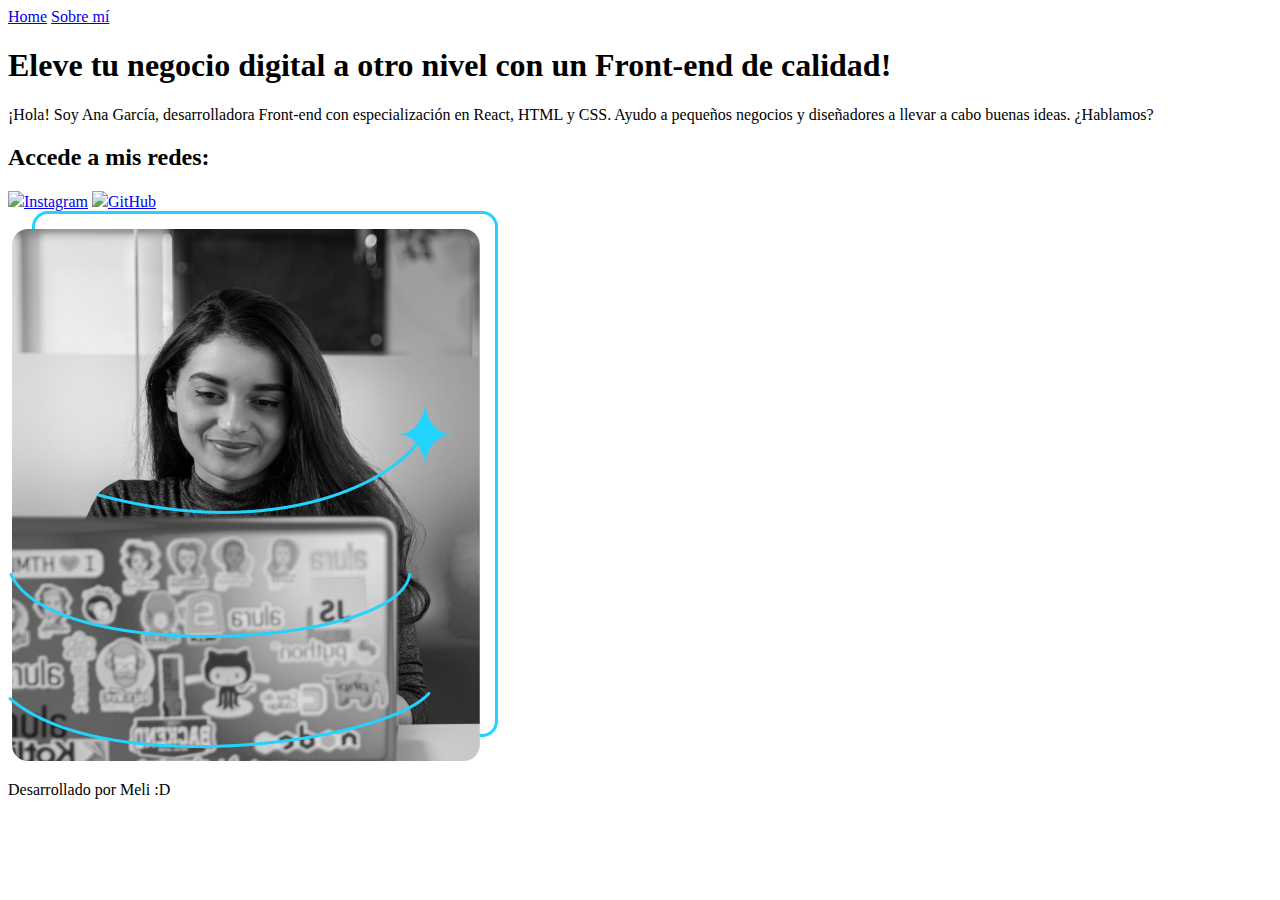
==== index.html @ 07b1e93e "creación de la página web" ====
<!DOCTYPE html>
<html lang="es-mx">

<head>
    <meta charset="UTF-8">
    <meta http-equiv="X-UA-Compatible" content="IE=edge">
    <meta name="viewport" content="width=device-width, initial-scale=1.0">
    <title>Portafolio</title>
    <link rel="stylesheet" href="./styles/style.css">

</head>

<body>
    <header class="header">
        <nav class="header__menu">
            <a class="header__menu__link" href="index.html">Home</a>
            <a class="header__menu__link" href="about.html">Sobre mí</a>
        </nav>
    </header>
    <main class="presentacion">
        <section class="presentacion__contenido">
            <h1 class="presentacion__contenido__titulo">
                Eleve tu negocio digital a otro nivel
                <strong class="titulo-destacado">con un Front-end de calidad!
                </strong>
            </h1>
            <p class="presentacion__contenido__texto">¡Hola! Soy Ana García, desarrolladora Front-end con
                especialización en React, HTML y CSS. Ayudo a pequeños
                negocios y diseñadores a llevar a cabo buenas ideas.
                ¿Hablamos?

            </p>
            <div class="presentacion__enlace">
                <h2 class="presentacion__enlace__subtitulo">Accede a mis redes:</h2>
                <a class="presentacion__enlaces__link" href="https://instagram.com/"><img
                        src="./assets/instagram.png">Instagram</a>
                <a class="presentacion__enlaces__link" href="https://github.com/"><img
                        src="./assets/github.png">GitHub</a>
            </div>


        </section>
        <img class="presentacion__contenido__imagen" src="Imagem.png" alt="Foto de Ana García desarrolando un proyecto">

    </main>
    <footer class="footer">
        <p>Desarrollado por Meli :D</p>
    </footer>
</body>

</html>
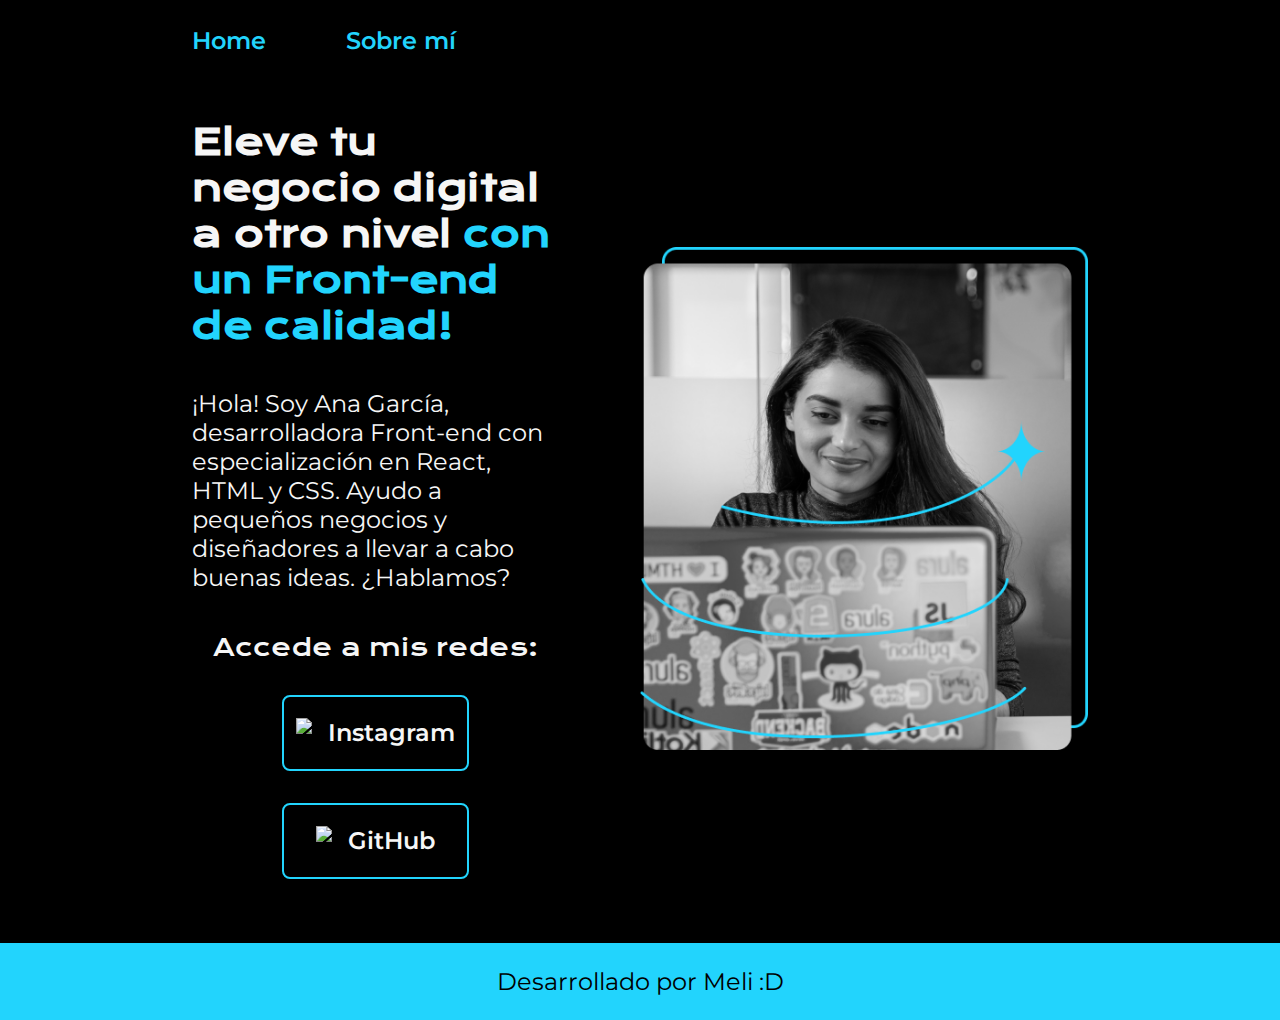
==== commit f2e5d3f1: "Update index.html" ====
--- a/index.html
+++ b/index.html
@@ -6,7 +6,7 @@
     <meta http-equiv="X-UA-Compatible" content="IE=edge">
     <meta name="viewport" content="width=device-width, initial-scale=1.0">
     <title>Portafolio</title>
-    <link rel="stylesheet" href="./styles/style.css">
+    <link rel="stylesheet" href="./style.css">
 
 </head>
 
@@ -48,4 +48,4 @@
     </footer>
 </body>
 
-</html>+</html>
--- a/style.css
+++ b/style.css
@@ -0,0 +1,139 @@
+@import url('https://fonts.googleapis.com/css2?family=Krona+One&family=Montserrat&display=swap');
+
+:root{
+    --color-fondo:#000000;
+    --color-letra:#F6F6F6;
+    --color-icono:#22D4FD;
+
+    --letra-mon:'Montserrat',sans-serif;
+    --letra-krona:'krona one',sans-serif;
+}
+
+*{
+    padding: 0;
+    margin: 0;
+}
+
+body{
+    background-color: var(--color-fondo);
+    color: var(--color-letra);
+    box-sizing: border-box;
+    }
+
+
+.header{
+    padding-top: 2%;
+    padding-left: 15%;
+    /*padding: 2% 0% 0% 15%*/
+
+}
+
+.header__menu{
+    display: flex;
+    gap:80px;
+}
+
+.header__menu__link{
+    font-family: var(--letra-mon);
+    font-size: 1.5rem;
+    font-weight: 600;
+    color: var(--color-icono);
+    text-decoration: none;
+}
+
+.titulo-destacado{
+    color: var(--color-icono);
+}
+
+.presentacion{
+    display: flex;
+    align-items: center;
+    padding: 5% 15%;
+    justify-content: space-between;
+    gap:82px;
+}
+
+.presentacion__contenido{
+    width: 50%;
+    display: flex;
+    flex-direction: column;
+    gap: 40px;
+}
+
+.presentacion__contenido__imagen{
+    width: 50%;
+}
+.presentacion__contenido__titulo{
+    font-size: 2.25rem;
+    font-family: var(--letra-krona);
+}
+
+.presentacion__contenido__texto{
+    font-size: 1.5rem;
+    font-family: var(--letra-mon);
+}
+
+.presentacion__enlace{
+    display: flex;
+    justify-content: space-between;
+    flex-direction: column;
+    align-items: center;
+    gap:2rem;
+}
+
+.presentacion__enlaces__link{
+    border: 2px solid var(--color-icono);
+    width: 50%;
+    text-align: center;
+    border-radius: 8px;
+    font-size: 1.5rem;
+    font-weight: 600;
+    padding: 21.5px 0;
+    text-decoration: none;
+    color: var(--color-letra);
+    font-family: var(--letra-mon);
+    display: flex;
+    justify-content: center;
+    gap: 16px;
+}
+
+.presentacion__enlaces__link:hover{
+    background-color: #272727;
+}
+
+.presentacion__enlace__subtitulo{
+    font-family:var(--letra-krona);
+    font-size: 1.5rem;
+    font-weight: 400;
+
+}
+
+.footer{
+    background-color: var(--color-icono);
+    padding: 24px;
+    text-align: center;
+    font-family: var(--letra-mon);
+    font-size: 1.5rem;
+    font-weight: 25rem;
+    color: var(--color-fondo);
+}
+
+@media(max-width:1200px){
+    .header{
+        padding: 10%;
+    }
+
+    .header__menu{
+        justify-content: center;
+    }
+
+    .presentacion{
+        flex-direction: column-reverse;
+        padding: 5%;
+    }
+
+    .presentacion__contenido{
+        width: auto;
+        
+    }
+}